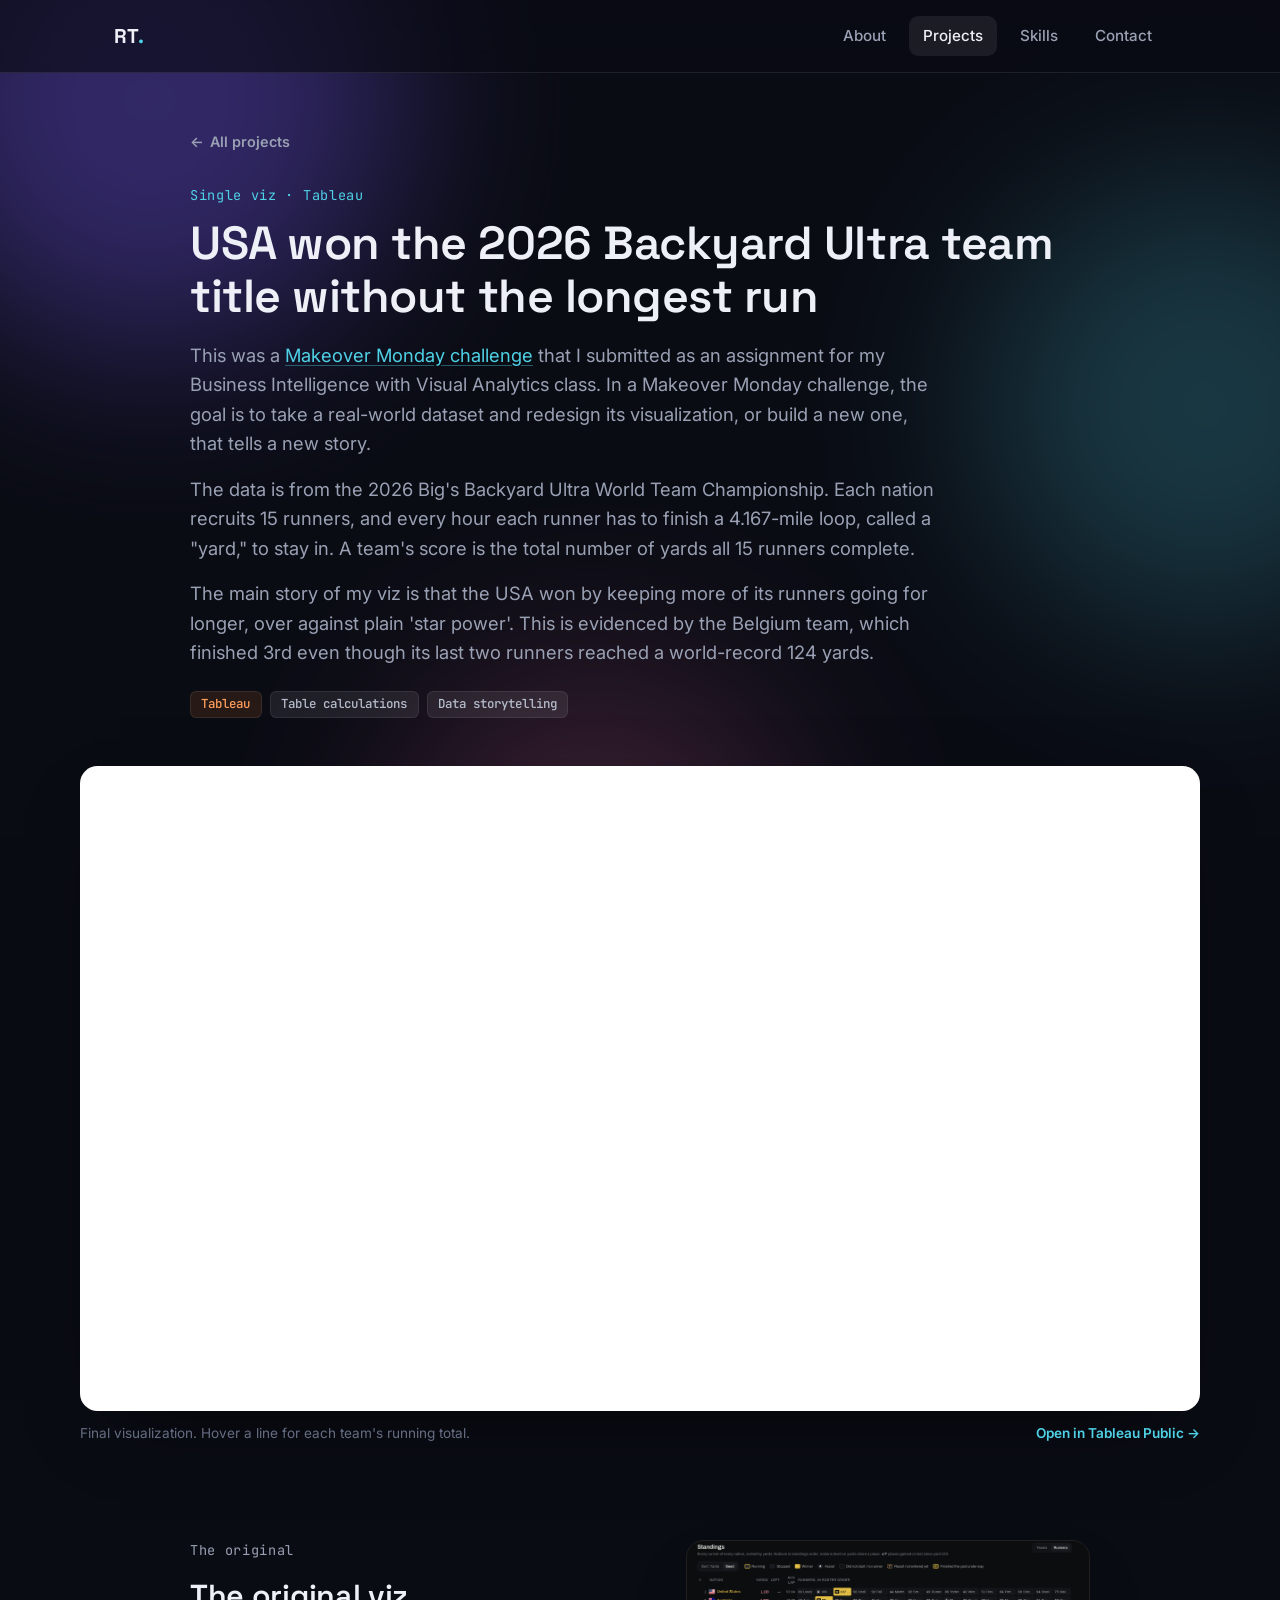
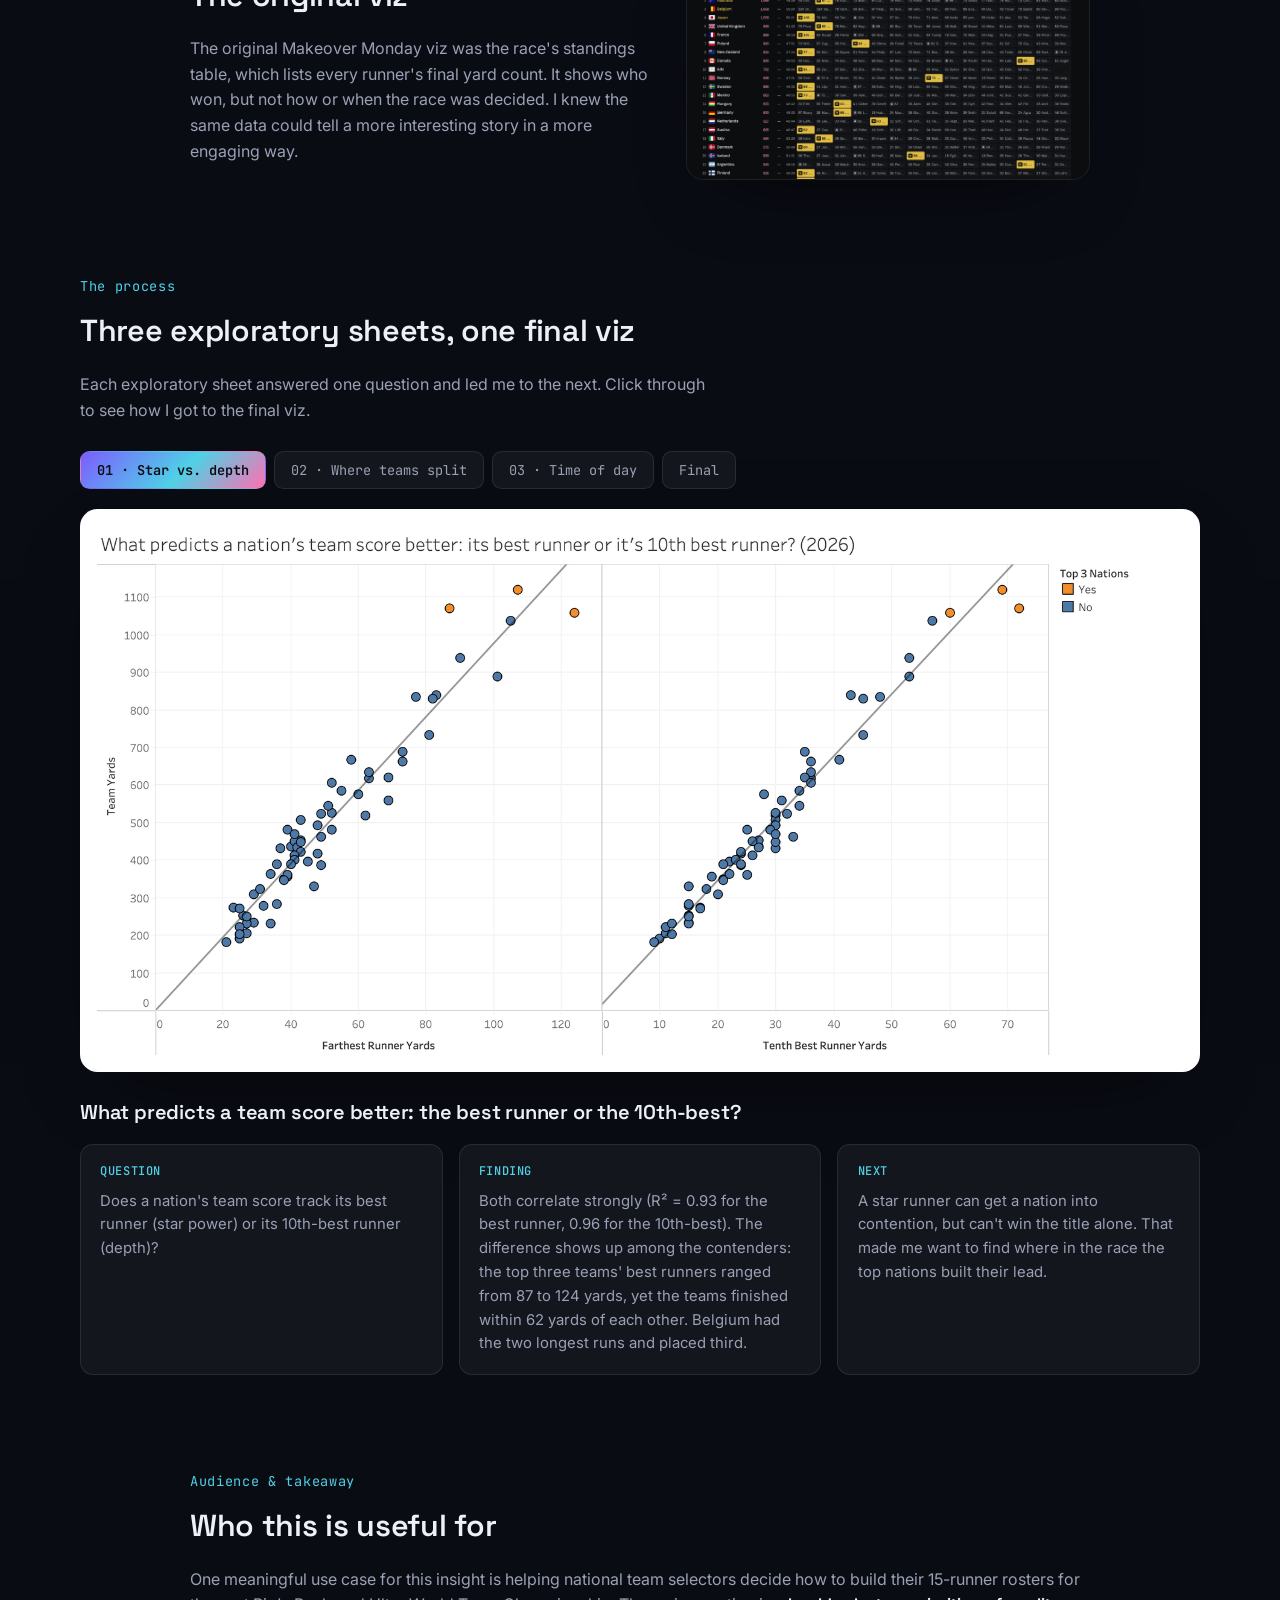
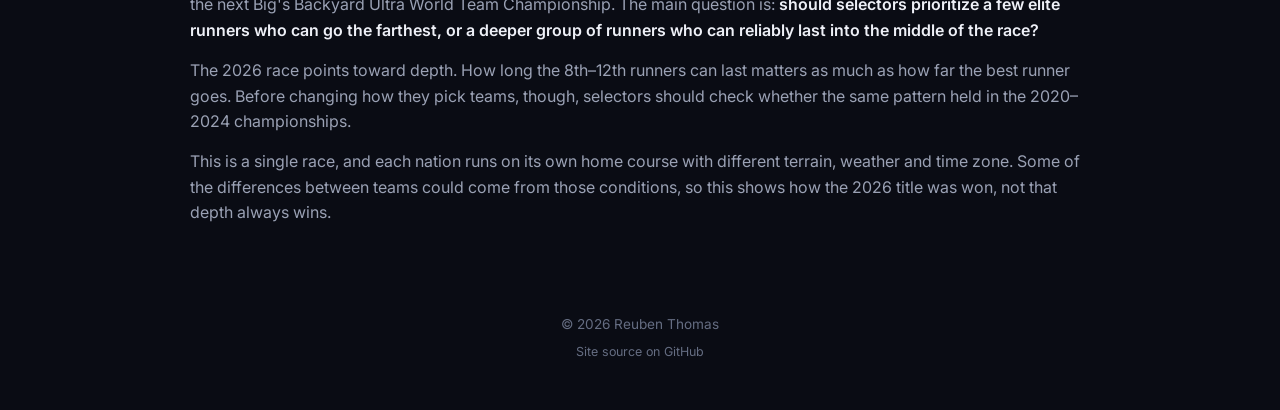
==== vizzes/backyard-ultra.html @ 923b940c "add two tableau vizzes to projects Co-Authored-By: Claude Opus 5.5 <noreply@anthropic.com>" ====
<!doctype html>
<html lang="en">
  <head>
    <meta charset="UTF-8" />
    <meta name="viewport" content="width=device-width, initial-scale=1.0" />
    <meta
      name="description"
      content="Makeover Monday case study: how depth, not the longest run, won the 2026 Backyard Ultra World Team Championship. Tableau visualization by Reuben Thomas."
    />
    <title>Backyard Ultra: Depth Won the Title — Reuben Thomas</title>

    <link
      rel="icon"
      type="image/png"
      sizes="32x32"
      href="../assets/favicon-32x32.png"
    />
    <link
      rel="icon"
      type="image/png"
      sizes="16x16"
      href="../assets/favicon-16x16.png"
    />
    <link
      rel="icon"
      type="image/png"
      sizes="192x192"
      href="../assets/favicon-192x192.png"
    />
    <link rel="shortcut icon" href="../assets/favicon.ico" />
    <link
      rel="apple-touch-icon"
      sizes="180x180"
      href="../assets/apple-touch-icon.png"
    />

    <link rel="preconnect" href="https://fonts.googleapis.com" />
    <link rel="preconnect" href="https://fonts.gstatic.com" crossorigin />
    <link
      href="https://fonts.googleapis.com/css2?family=Space+Grotesk:wght@500;600;700&family=Inter:wght@400;500;600;700&family=JetBrains+Mono:wght@400;500;600&display=swap"
      rel="stylesheet"
    />
    <link rel="stylesheet" href="../styles.css" />
    <script>
      if (location.protocol !== "file:") {
        var umamiScript = document.createElement("script");
        umamiScript.defer = true;
        umamiScript.src = "https://cloud.umami.is/script.js";
        umamiScript.setAttribute(
          "data-website-id",
          "a3064de3-a1da-4b2d-b7d4-651b2c16b47c",
        );
        document.head.appendChild(umamiScript);
      }
    </script>
  </head>
  <body>
    <div class="bg-glow" aria-hidden="true">
      <span class="glow glow-1"></span>
      <span class="glow glow-2"></span>
      <span class="glow glow-3"></span>
    </div>

    <header class="site-header">
      <nav class="navbar" id="navbar">
        <a href="../index.html#top" class="brand"
          >RT<span class="brand-dot">.</span></a
        >

        <button
          class="nav-toggle"
          id="navToggle"
          aria-label="Toggle navigation menu"
          aria-expanded="false"
          aria-controls="navLinks"
        >
          <span></span>
          <span></span>
          <span></span>
        </button>

        <div class="nav-links" id="navLinks">
          <a class="nav-link" href="../index.html#about">About</a>
          <a class="nav-link active" href="../index.html#projects">Projects</a>
          <a class="nav-link" href="../index.html#skills">Skills</a>
          <a class="nav-link" href="../index.html#contact">Contact</a>
        </div>
      </nav>
    </header>

    <main>
      <!-- ===== Header ===== -->
      <section class="case">
        <div class="case-inner reveal">
          <a class="back-link" href="../index.html#projects"
            ><span aria-hidden="true">←</span> All projects</a
          >
          <p class="section-kicker">Single viz · Tableau</p>
          <h1 class="case-title">
            USA won the 2026 Backyard Ultra team title without the longest run
          </h1>
          <p class="case-lead">
            This was a
            <a
              class="inline-link"
              href="https://makeovermonday.vercel.app/dataset/big-s-backyard-ultramarathon-world-team-championships"
              target="_blank"
              rel="noopener"
              >Makeover Monday challenge</a
            >
            that I submitted as an assignment for my Business Intelligence with
            Visual Analytics class. In a Makeover Monday challenge, the goal is
            to take a real-world dataset and redesign its visualization, or
            build a new one, that tells a new story.
          </p>
          <p class="case-lead">
            The data is from the 2026 Big's Backyard Ultra World Team
            Championship. Each nation recruits 15 runners, and every hour each
            runner has to finish a 4.167-mile loop, called a "yard," to stay in.
            A team's score is the total number of yards all 15 runners complete.
          </p>

          <p class="case-lead">
            The main story of my viz is that the USA won by keeping more of its
            runners going for longer, over against plain 'star power'. This is
            evidenced by the Belgium team, which finished 3rd even though its
            last two runners reached a world-record 124 yards.
          </p>
          <div class="badge-row">
            <span class="badge bg-tableau">Tableau</span>
            <span class="badge bg-system">Table calculations</span>
            <span class="badge bg-system">Data storytelling</span>
          </div>
        </div>
      </section>

      <!-- ===== Final viz ===== -->
      <section class="case-section case-section--flush">
        <div class="case-wide reveal">
          <div
            class="viz-frame"
            data-tableau-url="https://public.tableau.com/views/BackyardUltraDashboard/BackyardUltraDash"
            data-tableau-width="1366"
            data-tableau-height="768"
          >
            <img
              src="../assets/vizzes/bbu-final.png"
              width="1800"
              height="957"
              alt="Step chart of the percentage of each nation's 15 runners still going by yard. USA keeps more runners than Australia and Belgium from yard 74 through yard 95."
            />
          </div>
          <p class="viz-caption">
            <span
              >Final visualization. Hover a line for each team's running
              total.</span
            >
            <a
              href="https://public.tableau.com/app/profile/reuben.thomas6482/viz/BackyardUltraDashboard/BackyardUltraDash"
              target="_blank"
              rel="noopener"
              >Open in Tableau Public <span aria-hidden="true">→</span></a
            >
          </p>
        </div>
      </section>

      <!-- ===== Original ===== -->
      <section class="case-section">
        <div class="case-inner two-col reveal">
          <div class="prose">
            <p class="section-kicker">The original</p>
            <h2>The original viz</h2>
            <p>
              The original Makeover Monday viz was the race's standings table,
              which lists every runner's final yard count. It shows who won, but
              not how or when the race was decided. I knew the same data could
              tell a more interesting story in a more engaging way.
            </p>
          </div>
          <div class="viz-frame viz-frame--dark">
            <img
              src="../assets/vizzes/bbu-original-table.png"
              alt="The original standings table: rows of nations, each with 15 runner cells showing final yards."
            />
          </div>
        </div>
      </section>

      <!-- ===== Iterations ===== -->
      <section class="case-section">
        <div class="case-wide reveal">
          <p class="section-kicker">The process</p>
          <h2>Three exploratory sheets, one final viz</h2>
          <p class="section-intro">
            Each exploratory sheet answered one question and led me to the next.
            Click through to see how I got to the final viz.
          </p>

          <div data-stepper>
            <div class="stepper" role="tablist" aria-label="Iterations">
              <button
                class="step-tab"
                role="tab"
                id="tab-1"
                aria-controls="step-1"
                aria-selected="true"
              >
                01 · Star vs. depth
              </button>
              <button
                class="step-tab"
                role="tab"
                id="tab-2"
                aria-controls="step-2"
                aria-selected="false"
                tabindex="-1"
              >
                02 · Where teams split
              </button>
              <button
                class="step-tab"
                role="tab"
                id="tab-3"
                aria-controls="step-3"
                aria-selected="false"
                tabindex="-1"
              >
                03 · Time of day
              </button>
              <button
                class="step-tab"
                role="tab"
                id="tab-4"
                aria-controls="step-4"
                aria-selected="false"
                tabindex="-1"
              >
                Final
              </button>
            </div>

            <div
              class="step-panel"
              role="tabpanel"
              id="step-1"
              aria-labelledby="tab-1"
            >
              <div class="viz-frame">
                <img
                  src="../assets/vizzes/bbu-v1-star-vs-depth.png"
                  alt="Two scatter plots of team yards against the farthest runner's yards and the 10th-best runner's yards, with the top 3 nations in orange."
                />
              </div>
              <h3 class="step-title">
                What predicts a team score better: the best runner or the
                10th-best?
              </h3>
              <div class="qfd">
                <div class="qfd-item">
                  <h4>Question</h4>
                  <p>
                    Does a nation's team score track its best runner (star
                    power) or its 10th-best runner (depth)?
                  </p>
                </div>
                <div class="qfd-item">
                  <h4>Finding</h4>
                  <p>
                    Both correlate strongly (R² = 0.93 for the best runner, 0.96
                    for the 10th-best). The difference shows up among the
                    contenders: the top three teams' best runners ranged from 87
                    to 124 yards, yet the teams finished within 62 yards of each
                    other. Belgium had the two longest runs and placed third.
                  </p>
                </div>
                <div class="qfd-item">
                  <h4>Next</h4>
                  <p>
                    A star runner can get a nation into contention, but can't
                    win the title alone. That made me want to find where in the
                    race the top nations built their lead.
                  </p>
                </div>
              </div>
            </div>

            <div
              class="step-panel"
              role="tabpanel"
              id="step-2"
              aria-labelledby="tab-2"
              hidden
            >
              <div class="viz-frame">
                <img
                  src="../assets/vizzes/bbu-v2-runners-by-yard.png"
                  alt="Line chart of remaining runners per nation by yard for the top 10 nations, above a stacked bar chart of dropouts per yard."
                />
              </div>
              <h3 class="step-title">Remaining runners and dropouts by yard</h3>
              <div class="qfd">
                <div class="qfd-item">
                  <h4>Question</h4>
                  <p>Where in the race do the top teams start to separate?</p>
                </div>
                <div class="qfd-item">
                  <h4>Finding</h4>
                  <p>
                    None of the top 10 nations lost a runner in the first 26
                    yards. Teams thinned between yards 40 and 85, and that's
                    where the USA pulled ahead: around yard 80 it still had 8
                    runners while most contenders were down to 2–4. Runners left
                    1–2 at a time, with no single collapse. Belgium's last two
                    runners added 74 yards alone, which still wasn't enough.
                  </p>
                </div>
                <div class="qfd-item">
                  <h4>Next</h4>
                  <p>
                    The title was decided in the middle of the race by the
                    middle runners. Before building on that, I wanted to see
                    whether the time of day explained when runners dropped out.
                  </p>
                </div>
              </div>
            </div>

            <div
              class="step-panel"
              role="tabpanel"
              id="step-3"
              aria-labelledby="tab-3"
              hidden
            >
              <div class="viz-frame">
                <img
                  src="../assets/vizzes/bbu-v3-dropouts-by-hour.png"
                  alt="Stacked bar chart of dropouts by local hour of day, split by RTC, OVER and INC, peaking at 9 pm and staying high overnight."
                />
              </div>
              <h3 class="step-title">Runners drop out most overnight</h3>
              <div class="qfd">
                <div class="qfd-item">
                  <h4>Question</h4>
                  <p>
                    Do runners drop out at particular times of day, and do they
                    choose to stop or get timed out?
                  </p>
                </div>
                <div class="qfd-item">
                  <h4>Finding</h4>
                  <p>
                    Dropouts concentrate overnight: about 47 per hour between 9
                    pm and 5 am, compared with about 27 per hour from 7 am to 1
                    pm, peaking at 9 pm. The split between quitting (RTC) and
                    failing a lap (INC/OVER) barely changes between night and
                    morning (59% vs. 52% failing a lap).
                  </p>
                </div>
                <div class="qfd-item">
                  <h4>Decision</h4>
                  <p>
                    This is a real pattern, but it's about individual runners,
                    not what makes a team win. I left it out of the final viz
                    and went back to the finding from Sheet 2.
                  </p>
                </div>
              </div>
            </div>

            <div
              class="step-panel"
              role="tabpanel"
              id="step-4"
              aria-labelledby="tab-4"
              hidden
            >
              <div class="viz-frame">
                <img
                  src="../assets/vizzes/bbu-final.png"
                  alt="Final step chart of the percentage of each nation's runners still going by yard."
                />
              </div>
              <h3 class="step-title">From Sheet 2 to the final viz</h3>
              <div class="qfd">
                <div class="qfd-item">
                  <h4>Kept</h4>
                  <p>
                    The main idea from Sheet 2: how many runners each nation
                    still has at every yard.
                  </p>
                </div>
                <div class="qfd-item">
                  <h4>Changed</h4>
                  <p>
                    With 10 colors, Sheet 2 was hard to read. I colored only the
                    USA (the winner), Australia (the team it had to pass) and
                    Belgium (longest runs, but 3rd), kept the 4th and 5th place
                    nations in gray, and gave the top 3 thicker lines. I also
                    switched to % of the team still running.
                  </p>
                </div>
                <div class="qfd-item">
                  <h4>Added</h4>
                  <p>
                    A shaded band for yards 61–95, where the title was won, and
                    notes at the key moments: yard 74, yard 80 and Belgium's
                    124-yard finish. I chose this over a simple bar chart of
                    final yards, which would show who won but not how.
                  </p>
                </div>
              </div>
            </div>
          </div>
        </div>
      </section>

      <!-- ===== Audience, question, takeaway ===== -->
      <section class="case-section">
        <div class="case-inner reveal">
          <p class="section-kicker">Audience &amp; takeaway</p>
          <h2>Who this is useful for</h2>
          <div class="prose">
            <p>
              One meaningful use case for this insight is helping national team
              selectors decide how to build their 15-runner rosters for the next
              Big's Backyard Ultra World Team Championship. The main question
              is:
              <strong
                >should selectors prioritize a few elite runners who can go the
                farthest, or a deeper group of runners who can reliably last
                into the middle of the race?</strong
              >
            </p>
            <p>
              The 2026 race points toward depth. How long the 8th–12th runners
              can last matters as much as how far the best runner goes. Before
              changing how they pick teams, though, selectors should check
              whether the same pattern held in the 2020–2024 championships.
            </p>
            <p>
              This is a single race, and each nation runs on its own home course
              with different terrain, weather and time zone. Some of the
              differences between teams could come from those conditions, so
              this shows how the 2026 title was won, not that depth always wins.
            </p>
          </div>
        </div>
      </section>
    </main>

    <footer class="site-footer">
      <p>&copy; <span id="year"></span> Reuben Thomas</p>
      <p class="footer-meta">
        <a
          href="https://github.com/1reubent/portfolio-website"
          target="_blank"
          rel="noopener"
          >Site source on GitHub</a
        >
      </p>
    </footer>

    <script src="../script.js"></script>
  </body>
</html>
---- styles.css ----
/* ---------- Tokens ---------- */
:root {
  --bg: #0a0c14;
  --bg-alt: #0f1220;
  --surface: rgba(255, 255, 255, 0.045);
  --surface-hover: rgba(255, 255, 255, 0.075);
  --border: rgba(255, 255, 255, 0.09);
  --border-hover: rgba(255, 255, 255, 0.16);
  --text: #eef0f7;
  --text-muted: #9aa1b4;
  --text-faint: #656d82;
  --accent-1: #7c5cff;
  --accent-2: #4fd1e6;
  --accent-3: #ff6fb0;
  --accent-grad: linear-gradient(135deg, var(--accent-1), var(--accent-2) 55%, var(--accent-3));
  --font-display: "Space Grotesk", "Inter", sans-serif;
  --font-body: "Inter", -apple-system, BlinkMacSystemFont, sans-serif;
  --font-mono: "JetBrains Mono", "Fira Mono", Menlo, monospace;
  --radius: 1.1rem;
  --container: 900px;
}

/* ---------- Reset ---------- */
* {
  box-sizing: border-box;
}

html {
  scroll-behavior: smooth;
  scroll-padding-top: 84px;
}

body {
  margin: 0;
  background: var(--bg);
  color: var(--text);
  font-family: var(--font-body);
  line-height: 1.6;
  -webkit-font-smoothing: antialiased;
}

img {
  max-width: 100%;
  display: block;
}

a {
  color: inherit;
  text-decoration: none;
}

h1,
h2,
h3 {
  font-family: var(--font-display);
  font-weight: 600;
  margin: 0;
  letter-spacing: -0.01em;
}

p {
  margin: 0;
}

@media (prefers-reduced-motion: reduce) {
  html {
    scroll-behavior: auto;
  }
  * {
    animation-duration: 0.001ms !important;
    transition-duration: 0.001ms !important;
  }
}

/* ---------- Background glow ---------- */
.bg-glow {
  position: fixed;
  inset: 0;
  z-index: -1;
  overflow: hidden;
  background: var(--bg);
}

.glow {
  position: absolute;
  border-radius: 50%;
  filter: blur(90px);
  opacity: 0.35;
}

.glow-1 {
  width: 500px;
  height: 500px;
  top: -150px;
  left: -100px;
  background: var(--accent-1);
}

.glow-2 {
  width: 450px;
  height: 450px;
  top: 20%;
  right: -150px;
  background: var(--accent-2);
  opacity: 0.22;
}

.glow-3 {
  width: 420px;
  height: 420px;
  bottom: -180px;
  left: 30%;
  background: var(--accent-3);
  opacity: 0.18;
}

/* ---------- Nav ---------- */
.site-header {
  position: sticky;
  top: 0;
  z-index: 50;
  background: rgba(10, 12, 20, 0.65);
  backdrop-filter: blur(14px);
  -webkit-backdrop-filter: blur(14px);
  border-bottom: 1px solid var(--border);
}

.navbar {
  max-width: 1100px;
  margin: 0 auto;
  padding: 1rem 1.5rem;
  display: flex;
  align-items: center;
  justify-content: space-between;
}

.brand {
  font-family: var(--font-display);
  font-weight: 700;
  font-size: 1.25rem;
  letter-spacing: 0.02em;
}

.brand-dot {
  color: var(--accent-2);
}

.nav-links {
  display: flex;
  gap: 0.5rem;
}

.nav-link {
  padding: 0.5rem 0.9rem;
  border-radius: 0.6rem;
  font-size: 0.95rem;
  font-weight: 500;
  color: var(--text-muted);
  transition: color 0.2s ease, background 0.2s ease;
}

.nav-link:hover {
  color: var(--text);
  background: var(--surface);
}

.nav-link.active {
  color: var(--text);
  background: var(--surface-hover);
}

.nav-toggle {
  display: none;
  flex-direction: column;
  justify-content: center;
  gap: 5px;
  width: 40px;
  height: 40px;
  background: none;
  border: 1px solid var(--border);
  border-radius: 0.6rem;
  cursor: pointer;
  padding: 0;
}

.nav-toggle span {
  display: block;
  width: 18px;
  height: 2px;
  margin: 0 auto;
  background: var(--text);
  border-radius: 2px;
  transition: transform 0.25s ease, opacity 0.25s ease;
}

.nav-toggle.is-active span:nth-child(1) {
  transform: translateY(7px) rotate(45deg);
}

.nav-toggle.is-active span:nth-child(2) {
  opacity: 0;
}

.nav-toggle.is-active span:nth-child(3) {
  transform: translateY(-7px) rotate(-45deg);
}

/* ---------- Hero ---------- */
.hero {
  min-height: 92vh;
  display: flex;
  flex-direction: column;
  align-items: center;
  justify-content: center;
  text-align: center;
  padding: 4rem 1.5rem 2rem;
  position: relative;
}

.hero-inner {
  max-width: 640px;
}

.hero-avatar {
  width: 128px;
  height: 128px;
  object-fit: cover;
  border-radius: 50%;
  margin: 0 auto 1.75rem;
  padding: 3px;
  background: var(--accent-grad);
  box-shadow: 0 0 0 6px rgba(255, 255, 255, 0.03), 0 20px 60px -20px rgba(124, 92, 255, 0.5);
}

.eyebrow {
  font-family: var(--font-mono);
  font-size: 0.9rem;
  color: var(--accent-2);
  letter-spacing: 0.04em;
  margin-bottom: 0.6rem;
}

.hero-name {
  font-size: clamp(2.5rem, 6vw, 4rem);
  background: var(--accent-grad);
  -webkit-background-clip: text;
  background-clip: text;
  color: transparent;
  margin-bottom: 0.85rem;
}

.hero-tagline {
  font-size: 1.15rem;
  color: var(--text-muted);
  margin-bottom: 2.25rem;
}

.hero-tagline-org {
  color: var(--text-faint);
}

.hero-actions {
  display: flex;
  gap: 1rem;
  justify-content: center;
  flex-wrap: wrap;
}

.btn {
  display: inline-flex;
  align-items: center;
  gap: 0.4rem;
  padding: 0.85rem 1.6rem;
  border-radius: 0.7rem;
  font-weight: 600;
  font-size: 0.95rem;
  transition: transform 0.2s ease, box-shadow 0.2s ease, background 0.2s ease,
    border-color 0.2s ease;
}

.btn-primary {
  background: var(--accent-grad);
  color: #0a0c14;
}

.btn-primary:hover {
  transform: translateY(-2px);
  box-shadow: 0 12px 30px -10px rgba(124, 92, 255, 0.55);
}

.btn-ghost {
  border: 1px solid var(--border-hover);
  color: var(--text);
}

.btn-ghost:hover {
  background: var(--surface);
  transform: translateY(-2px);
}

.scroll-cue {
  position: absolute;
  bottom: 2rem;
  left: 50%;
  transform: translateX(-50%);
  width: 26px;
  height: 42px;
  border: 2px solid var(--border-hover);
  border-radius: 20px;
}

.scroll-cue span {
  display: block;
  width: 4px;
  height: 8px;
  background: var(--accent-2);
  border-radius: 2px;
  margin: 8px auto 0;
  animation: scroll-cue-move 1.8s ease-in-out infinite;
}

@keyframes scroll-cue-move {
  0% {
    transform: translateY(0);
    opacity: 1;
  }
  70% {
    transform: translateY(14px);
    opacity: 0;
  }
  100% {
    transform: translateY(0);
    opacity: 0;
  }
}

/* ---------- Sections ---------- */
.section {
  padding: 5rem 1.5rem;
}

.section-inner {
  max-width: var(--container);
  margin: 0 auto;
}

.section-kicker {
  font-family: var(--font-mono);
  font-size: 0.85rem;
  color: var(--accent-2);
  letter-spacing: 0.05em;
  margin-bottom: 0.6rem;
}

.section-title {
  font-size: clamp(1.75rem, 3vw, 2.25rem);
  margin-bottom: 2rem;
}

/* ---------- Glass panel ---------- */
.panel {
  background: var(--surface);
  border: 1px solid var(--border);
  border-radius: var(--radius);
  padding: 2rem;
  backdrop-filter: blur(10px);
  -webkit-backdrop-filter: blur(10px);
}

.about-text {
  font-size: 1.1rem;
  color: var(--text-muted);
}

.about-text em {
  color: var(--accent-2);
  font-style: normal;
}

/* ---------- Projects ---------- */
.project-grid {
  display: grid;
  grid-template-columns: repeat(auto-fit, minmax(280px, 1fr));
  gap: 1.25rem;
}

.project-card {
  background: var(--surface);
  border: 1px solid var(--border);
  border-radius: var(--radius);
  backdrop-filter: blur(10px);
  -webkit-backdrop-filter: blur(10px);
  transition: transform 0.25s ease, border-color 0.25s ease, background 0.25s ease;
  display: flex;
}

.project-card:hover {
  transform: translateY(-4px);
  border-color: var(--border-hover);
  background: var(--surface-hover);
}

.project-card-body {
  padding: 1.6rem;
  display: flex;
  flex-direction: column;
  gap: 0.85rem;
  width: 100%;
}

.project-title {
  font-size: 1.15rem;
}

.project-desc {
  color: var(--text-muted);
  font-size: 0.95rem;
}

.project-link {
  margin-top: auto;
  padding-top: 0.4rem;
  font-size: 0.9rem;
  font-weight: 600;
  color: var(--accent-2);
  width: fit-content;
  transition: gap 0.2s ease, color 0.2s ease;
}

.project-link:hover {
  color: var(--accent-3);
}

/* Data-viz cards: thumbnail on top, body below */
.project-group-title {
  font-family: var(--font-mono);
  font-size: 0.8rem;
  font-weight: 500;
  color: var(--text-faint);
  text-transform: uppercase;
  letter-spacing: 0.05em;
  margin: 0 0 1rem;
}

.project-grid + .project-group-title {
  margin-top: 2.5rem;
}

.project-card--viz {
  flex-direction: column;
  overflow: hidden;
}

.project-thumb {
  display: block;
  background: #ffffff;
  aspect-ratio: 16 / 9;
  overflow: hidden;
  border-bottom: 1px solid var(--border);
}

.project-thumb img {
  width: 100%;
  height: 100%;
  object-fit: cover;
  object-position: top left;
}

.badge-row {
  display: flex;
  flex-wrap: wrap;
  gap: 0.5rem;
}

/* ---------- Skills ---------- */
.skills-panel {
  display: flex;
  flex-direction: column;
  gap: 1.75rem;
}

.skill-group-title {
  font-size: 1.05rem;
  margin-bottom: 0.9rem;
  color: var(--text);
}

.skill-group + .skill-group {
  border-top: 1px solid var(--border);
  padding-top: 1.75rem;
}

.skill-subsection {
  margin-bottom: 0.9rem;
}

.skill-subsection:last-child {
  margin-bottom: 0;
}

.skill-subsection-title {
  display: block;
  font-family: var(--font-mono);
  font-size: 0.8rem;
  color: var(--text-faint);
  margin-bottom: 0.5rem;
  text-transform: uppercase;
  letter-spacing: 0.04em;
}

/* ---------- Contact ---------- */
.contact-panel {
  text-align: center;
}

.contact-lead {
  color: var(--text-muted);
  font-size: 1.05rem;
  margin-bottom: 1.75rem;
}

.contact-links {
  display: flex;
  justify-content: center;
  flex-wrap: wrap;
  gap: 1rem;
}

.contact-link {
  display: inline-flex;
  align-items: center;
  gap: 0.6rem;
  padding: 0.75rem 1.3rem;
  border: 1px solid var(--border);
  border-radius: 0.7rem;
  font-weight: 600;
  font-size: 0.95rem;
  transition: transform 0.2s ease, border-color 0.2s ease, background 0.2s ease;
}

.contact-link:hover {
  transform: translateY(-2px);
  border-color: var(--border-hover);
  background: var(--surface);
}

.contact-icon {
  display: inline-flex;
  color: var(--accent-2);
}

.contact-icon svg {
  width: 1.1rem;
  height: 1.1rem;
  fill: currentColor;
}

/* ---------- Footer ---------- */
.site-footer {
  text-align: center;
  padding: 2.5rem 1.5rem 3rem;
  color: var(--text-faint);
  font-size: 0.85rem;
}

.footer-meta {
  margin-top: 0.4rem;
  font-size: 0.78rem;
}

.footer-meta a {
  color: var(--text-faint);
  text-decoration: underline;
  text-decoration-color: transparent;
  transition: color 0.2s ease, text-decoration-color 0.2s ease;
}

.footer-meta a:hover {
  color: var(--text-muted);
  text-decoration-color: currentColor;
}

/* ---------- Case study pages ---------- */
.case {
  padding: 3.5rem 1.5rem 2rem;
}

.case-inner {
  max-width: var(--container);
  margin: 0 auto;
}

.case-wide {
  max-width: 1120px;
  margin: 0 auto;
}

.back-link {
  display: inline-flex;
  gap: 0.4rem;
  font-size: 0.9rem;
  font-weight: 600;
  color: var(--text-muted);
  margin-bottom: 2rem;
  transition: color 0.2s ease;
}

.back-link:hover {
  color: var(--accent-2);
}

.case-title {
  font-size: clamp(2rem, 4.5vw, 2.9rem);
  line-height: 1.15;
  margin-bottom: 1.1rem;
}

.case-lead {
  font-size: 1.15rem;
  color: var(--text-muted);
  max-width: 62ch;
  margin-bottom: 1.5rem;
}

.case-lead + .case-lead {
  margin-top: -0.5rem;
}

.case-lead strong {
  color: var(--text);
  font-weight: 600;
}

.inline-link {
  color: var(--accent-2);
  text-decoration: underline;
  text-underline-offset: 3px;
  text-decoration-color: rgba(79, 209, 230, 0.4);
  transition: color 0.2s ease;
}

.inline-link:hover {
  color: var(--accent-3);
}

.case-summary {
  margin-top: 1.5rem;
}

.meta-grid {
  display: grid;
  grid-template-columns: repeat(auto-fit, minmax(220px, 1fr));
  gap: 1rem;
  margin-bottom: 2.5rem;
}

.meta-item {
  background: var(--surface);
  border: 1px solid var(--border);
  border-radius: 0.8rem;
  padding: 1rem 1.15rem;
}

.meta-label {
  display: block;
  font-family: var(--font-mono);
  font-size: 0.75rem;
  text-transform: uppercase;
  letter-spacing: 0.05em;
  color: var(--text-faint);
  margin-bottom: 0.35rem;
}

.meta-item p {
  font-size: 0.95rem;
  color: var(--text);
}

/* Tableau exports are white; frame them so they sit cleanly on the dark page */
.viz-frame {
  background: #ffffff;
  border-radius: var(--radius);
  padding: 1rem;
  border: 1px solid var(--border);
  box-shadow: 0 30px 80px -40px rgba(0, 0, 0, 0.8);
  overflow: hidden;
}

.viz-frame--dark {
  padding: 0;
  background: #0a0a0a;
}

.viz-frame img {
  width: 100%;
  height: auto;
  border-radius: 0.4rem;
}

/* Fixed-size Tableau iframe, scaled to fit by script.js */
.viz-embed {
  position: relative;
  overflow: hidden;
}

.viz-embed iframe {
  position: absolute;
  top: 0;
  left: 0;
  display: block;
  border: 0;
  transform-origin: top left;
}

.viz-caption {
  margin-top: 0.75rem;
  font-size: 0.85rem;
  color: var(--text-faint);
  display: flex;
  justify-content: space-between;
  gap: 1rem;
  flex-wrap: wrap;
}

.viz-caption a {
  color: var(--accent-2);
  font-weight: 600;
  transition: color 0.2s ease;
}

.viz-caption a:hover {
  color: var(--accent-3);
}

.case-section {
  padding: 3rem 1.5rem;
}

.case-section--flush {
  padding-top: 1rem;
}

.case-section h2 {
  font-size: clamp(1.5rem, 2.6vw, 1.9rem);
  margin-bottom: 1rem;
}

.case-section .section-intro {
  color: var(--text-muted);
  max-width: 64ch;
  margin-bottom: 1.75rem;
}

.prose p + p {
  margin-top: 0.9rem;
}

.prose p,
.prose li {
  color: var(--text-muted);
}

.prose strong {
  color: var(--text);
  font-weight: 600;
}

.two-col {
  display: grid;
  grid-template-columns: 1.15fr 1fr;
  gap: 2rem;
  align-items: start;
}

/* Iteration stepper */
.stepper {
  display: flex;
  gap: 0.5rem;
  flex-wrap: wrap;
  margin-bottom: 1.25rem;
}

.step-tab {
  font-family: var(--font-mono);
  font-size: 0.85rem;
  padding: 0.55rem 1rem;
  border-radius: 0.6rem;
  border: 1px solid var(--border);
  background: var(--surface);
  color: var(--text-muted);
  cursor: pointer;
  transition: background 0.2s ease, color 0.2s ease, border-color 0.2s ease;
}

.step-tab:hover {
  color: var(--text);
  border-color: var(--border-hover);
}

.step-tab[aria-selected="true"] {
  color: #0a0c14;
  background: var(--accent-grad);
  border-color: transparent;
  font-weight: 600;
}

.step-panel[hidden] {
  display: none;
}

.step-title {
  font-size: 1.25rem;
  margin: 1.5rem 0 1rem;
}

.qfd {
  display: grid;
  grid-template-columns: repeat(3, 1fr);
  gap: 1rem;
}

.qfd-item {
  background: var(--surface);
  border: 1px solid var(--border);
  border-radius: 0.8rem;
  padding: 1.1rem 1.2rem;
}

.qfd-item h4 {
  font-family: var(--font-mono);
  font-size: 0.75rem;
  font-weight: 500;
  text-transform: uppercase;
  letter-spacing: 0.05em;
  color: var(--accent-2);
  margin: 0 0 0.5rem;
}

.qfd-item p {
  font-size: 0.93rem;
  color: var(--text-muted);
}

/* ---------- Reveal-on-scroll ---------- */
.reveal {
  opacity: 0;
  transform: translateY(24px);
  transition: opacity 0.7s ease, transform 0.7s ease;
}

.reveal.is-visible {
  opacity: 1;
  transform: translateY(0);
}

/* ---------- Badges (tech colors, tuned for dark bg) ---------- */
.badge {
  display: inline-flex;
  align-items: center;
  font-family: var(--font-mono);
  font-size: 0.78rem;
  font-weight: 500;
  padding: 0.3rem 0.65rem;
  border-radius: 0.4rem;
  line-height: 1.2;
  border: 1px solid rgba(255, 255, 255, 0.08);
}

.badge.bg-java {
  background: #f8982022;
  color: #ffb454;
}
.badge.bg-python {
  background: #3572a522;
  color: #6fb1e0;
}
.badge.bg-c {
  background: #ffffff14;
  color: #d7dbe3;
}
.badge.bg-makefile {
  background: #6e4c1333;
  color: #d7a45e;
}
.badge.bg-bash {
  background: #4eaa2522;
  color: #7ed957;
}
.badge.bg-html {
  background: #e34c2622;
  color: #ff8562;
}
.badge.bg-js {
  background: #f7df1e22;
  color: #f7df1e;
}
.badge.bg-css {
  background: #2965f122;
  color: #6f97ff;
}
.badge.bg-sql {
  background: #e38c0022;
  color: #ffb04d;
}
.badge.bg-jsp {
  background: #b72a3622;
  color: #ff7c88;
}
.badge.bg-mysql {
  background: #00758f22;
  color: #4fd1e6;
}
.badge.bg-fxml {
  background: #00968822;
  color: #4fd6c4;
}
.badge.bg-xml {
  background: #ff980022;
  color: #ffb454;
}
.badge.bg-android {
  background: #3ddc8422;
  color: #3ddc84;
}
.badge.bg-gradle {
  background: #02303a55;
  color: #7fc7d9;
}
.badge.bg-maven {
  background: #c71a3622;
  color: #ff7c88;
}
.badge.bg-pygame {
  background: #5c821422;
  color: #a4d65e;
}
.badge.bg-system {
  background: #ffffff14;
  color: #b6bccb;
}
.badge.bg-linux {
  background: #ffffff14;
  color: #d7dbe3;
}
.badge.bg-sklearn {
  background: #f7931e22;
  color: #ffb454;
}
.badge.bg-matplotlib {
  background: #1f77b422;
  color: #6fb1e0;
}
.badge.bg-seaborn {
  background: #007a8f22;
  color: #4fd1e6;
}
.badge.bg-jinja {
  background: #b4171722;
  color: #ff7c7c;
}
.badge.bg-sqlite {
  background: #003b5755;
  color: #7fc7d9;
}
.badge.bg-aws {
  background: #ff990022;
  color: #ffb84d;
}
.badge.bg-git {
  background: #f34f2922;
  color: #ff8562;
}
.badge.bg-github {
  background: #ffffff18;
  color: #eef0f7;
}
.badge.bg-postman {
  background: #ff6c3722;
  color: #ff9466;
}
.badge.bg-ec2 {
  background: #ff990022;
  color: #ffb84d;
}
.badge.bg-flask {
  background: #ffffff18;
  color: #eef0f7;
}
.badge.bg-fastapi {
  background: #00968822;
  color: #4fd6c4;
}
.badge.bg-mongodb {
  background: #47a24822;
  color: #7ed957;
}
.badge.bg-numpy {
  background: #4d77cf22;
  color: #8ba7e0;
}
.badge.bg-pandas {
  background: #7c5cff22;
  color: #b7a7ff;
}
.badge.bg-tableau {
  background: #e9762722;
  color: #ff9d5c;
}
.badge.bg-claude {
  background: #d9775722;
  color: #ff9d76;
}

/* ---------- Responsive ---------- */
@media (max-width: 820px) {
  .two-col,
  .qfd {
    grid-template-columns: 1fr;
  }
}

@media (max-width: 720px) {
  .nav-toggle {
    display: flex;
  }

  .nav-links {
    position: absolute;
    top: 100%;
    left: 0;
    right: 0;
    flex-direction: column;
    background: rgba(10, 12, 20, 0.97);
    backdrop-filter: blur(14px);
    border-bottom: 0 solid var(--border);
    padding: 0 1.5rem;
    gap: 0.25rem;
    max-height: 0;
    overflow: hidden;
    transition: max-height 0.3s ease, padding 0.3s ease;
  }

  .nav-links.is-open {
    max-height: 320px;
    padding: 0.75rem 1.5rem 1.25rem;
    border-bottom-width: 1px;
  }

  .nav-link {
    padding: 0.7rem 0.9rem;
  }

  .hero {
    min-height: auto;
    padding: 3.5rem 1.25rem 3rem;
  }

  .scroll-cue {
    display: none;
  }

  .section {
    padding: 3.5rem 1.25rem;
  }

  .panel {
    padding: 1.5rem;
  }

  .case {
    padding: 2.5rem 1.25rem 1.5rem;
  }

  .case-section {
    padding: 2.25rem 1.25rem;
  }

  .case-section--flush {
    padding-top: 1rem;
  }

  .viz-frame {
    padding: 0.5rem;
  }

  .viz-frame--dark {
    padding: 0;
  }
}
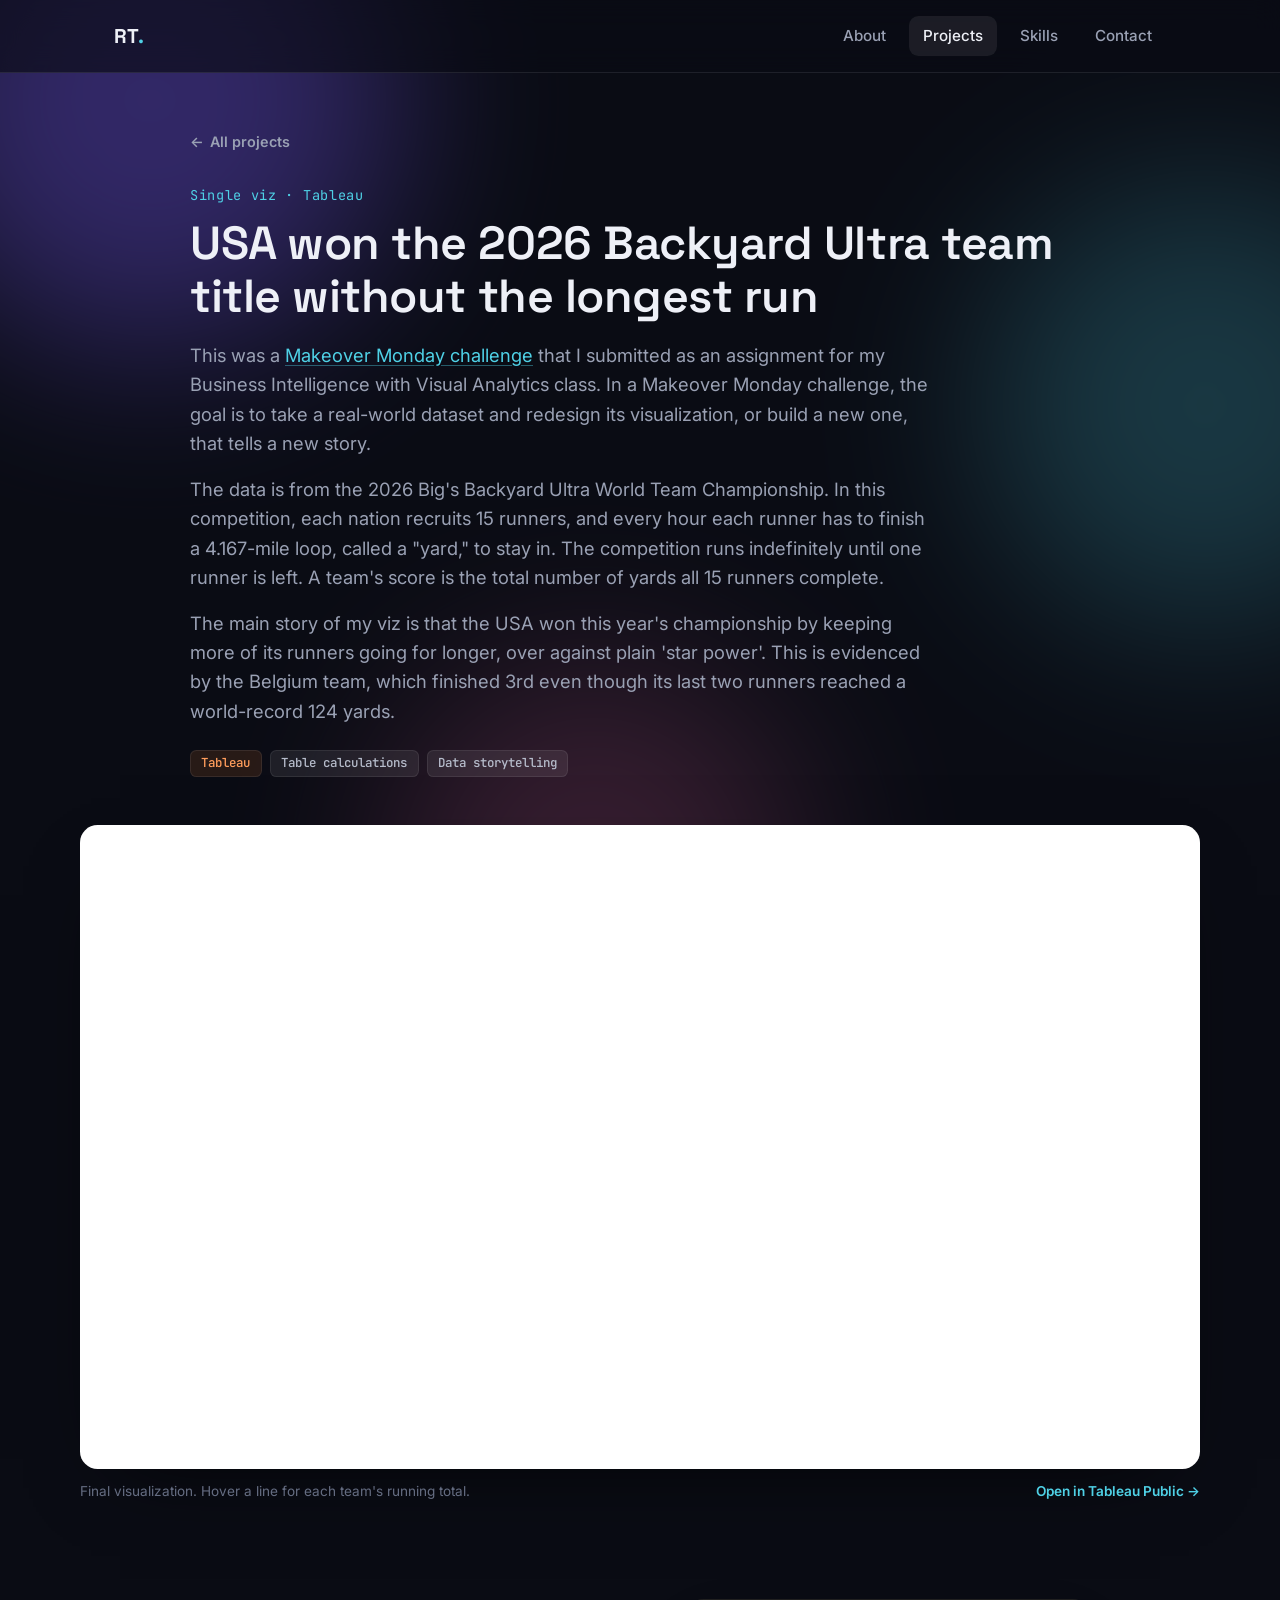
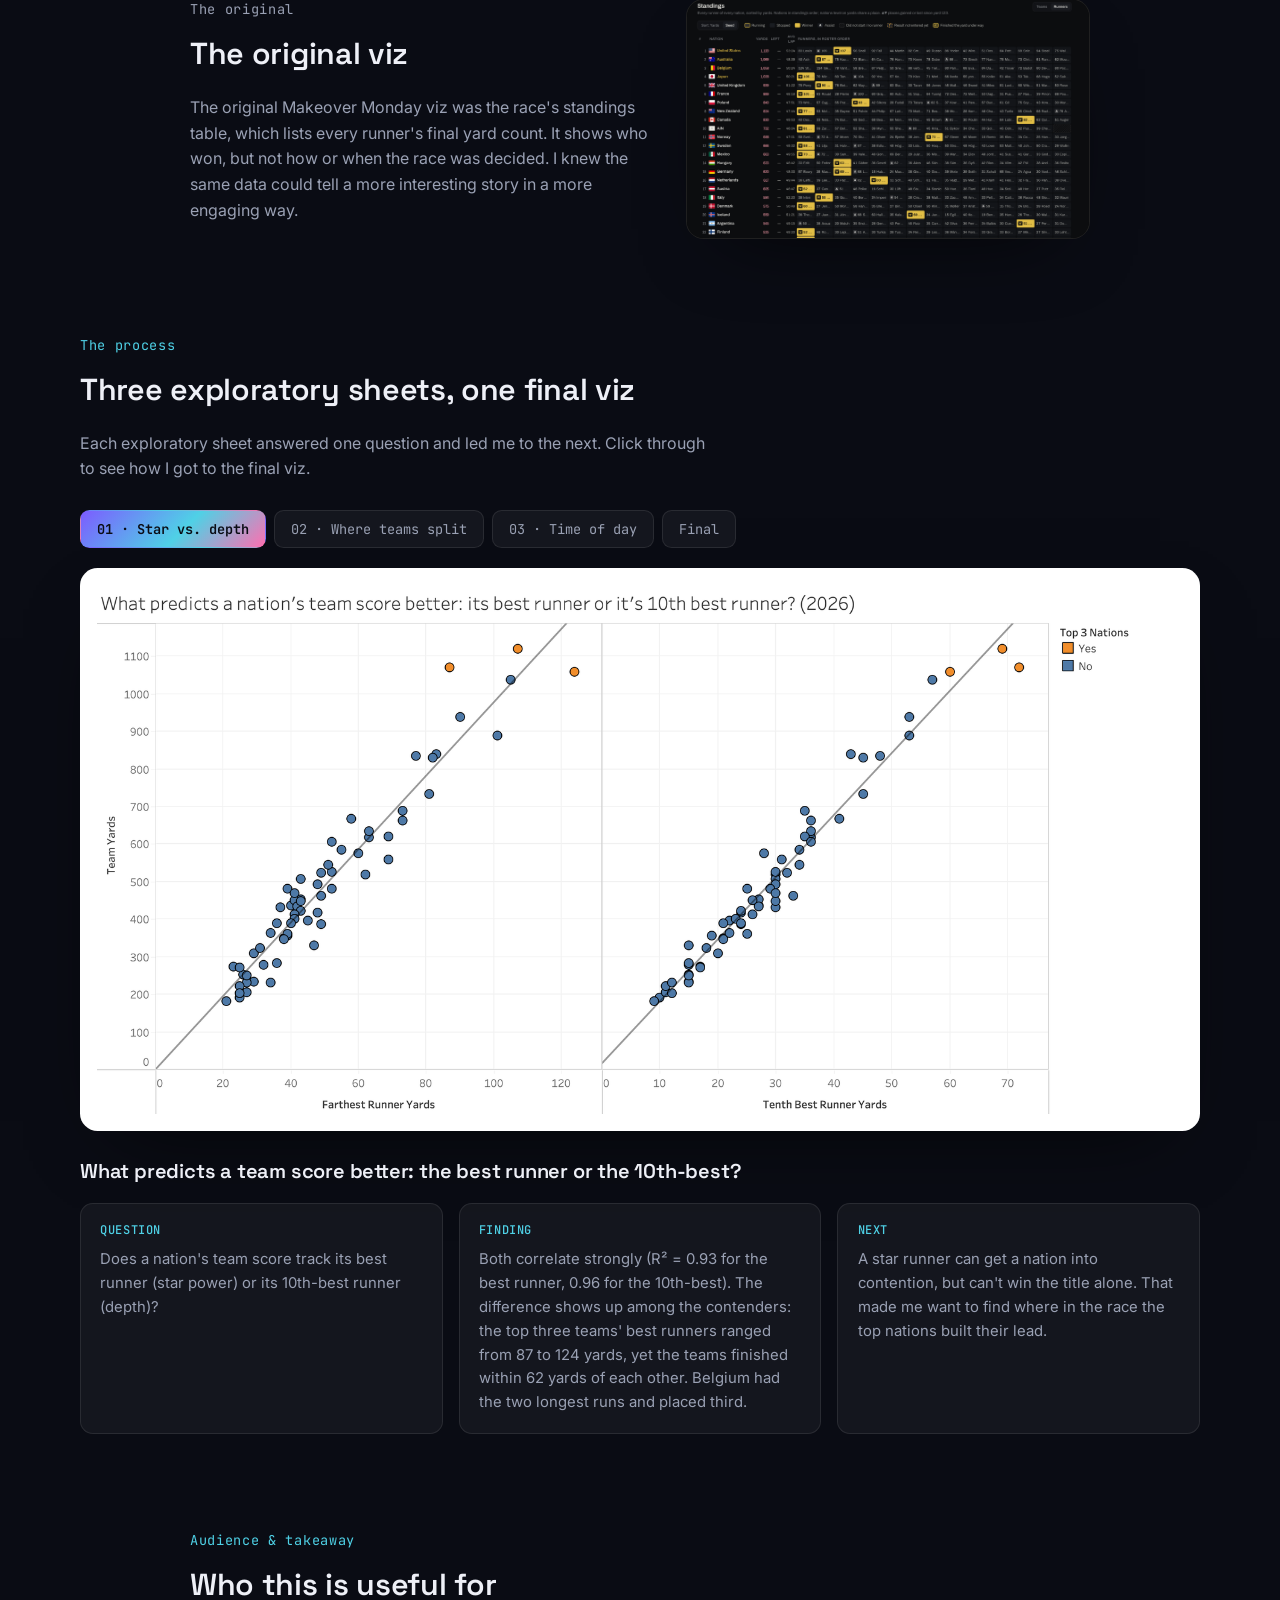
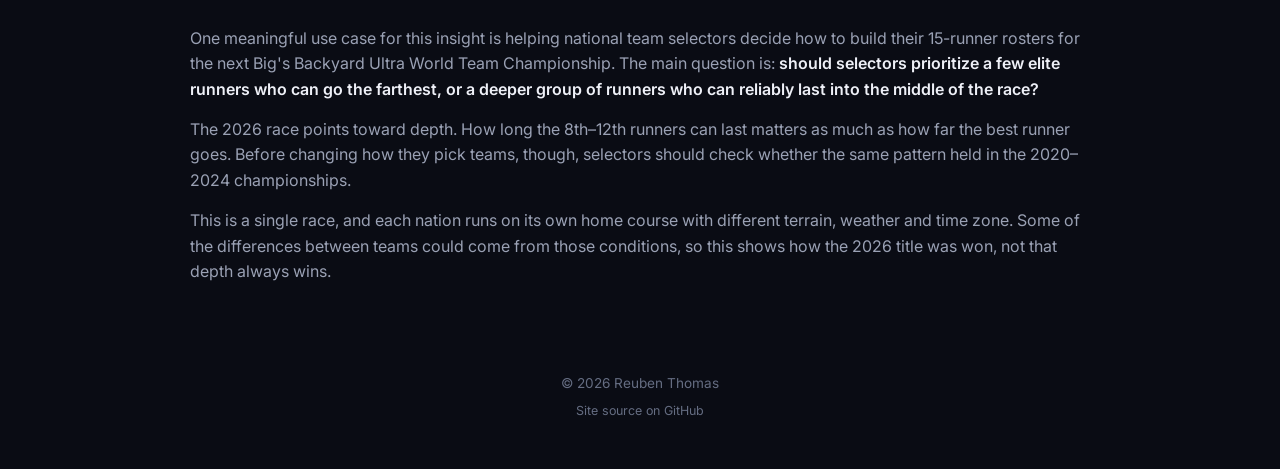
==== commit a0722ebc: "Update backyard-ultra.html" ====
--- a/vizzes/backyard-ultra.html
+++ b/vizzes/backyard-ultra.html
@@ -115,13 +115,13 @@
           </p>
           <p class="case-lead">
             The data is from the 2026 Big's Backyard Ultra World Team
-            Championship. Each nation recruits 15 runners, and every hour each
-            runner has to finish a 4.167-mile loop, called a "yard," to stay in.
+            Championship. In this competition, each nation recruits 15 runners, and every hour each
+            runner has to finish a 4.167-mile loop, called a "yard," to stay in. The competition runs indefinitely until one runner is left.
             A team's score is the total number of yards all 15 runners complete.
           </p>
 
           <p class="case-lead">
-            The main story of my viz is that the USA won by keeping more of its
+            The main story of my viz is that the USA won this year's championship by keeping more of its
             runners going for longer, over against plain 'star power'. This is
             evidenced by the Belgium team, which finished 3rd even though its
             last two runners reached a world-record 124 yards.
